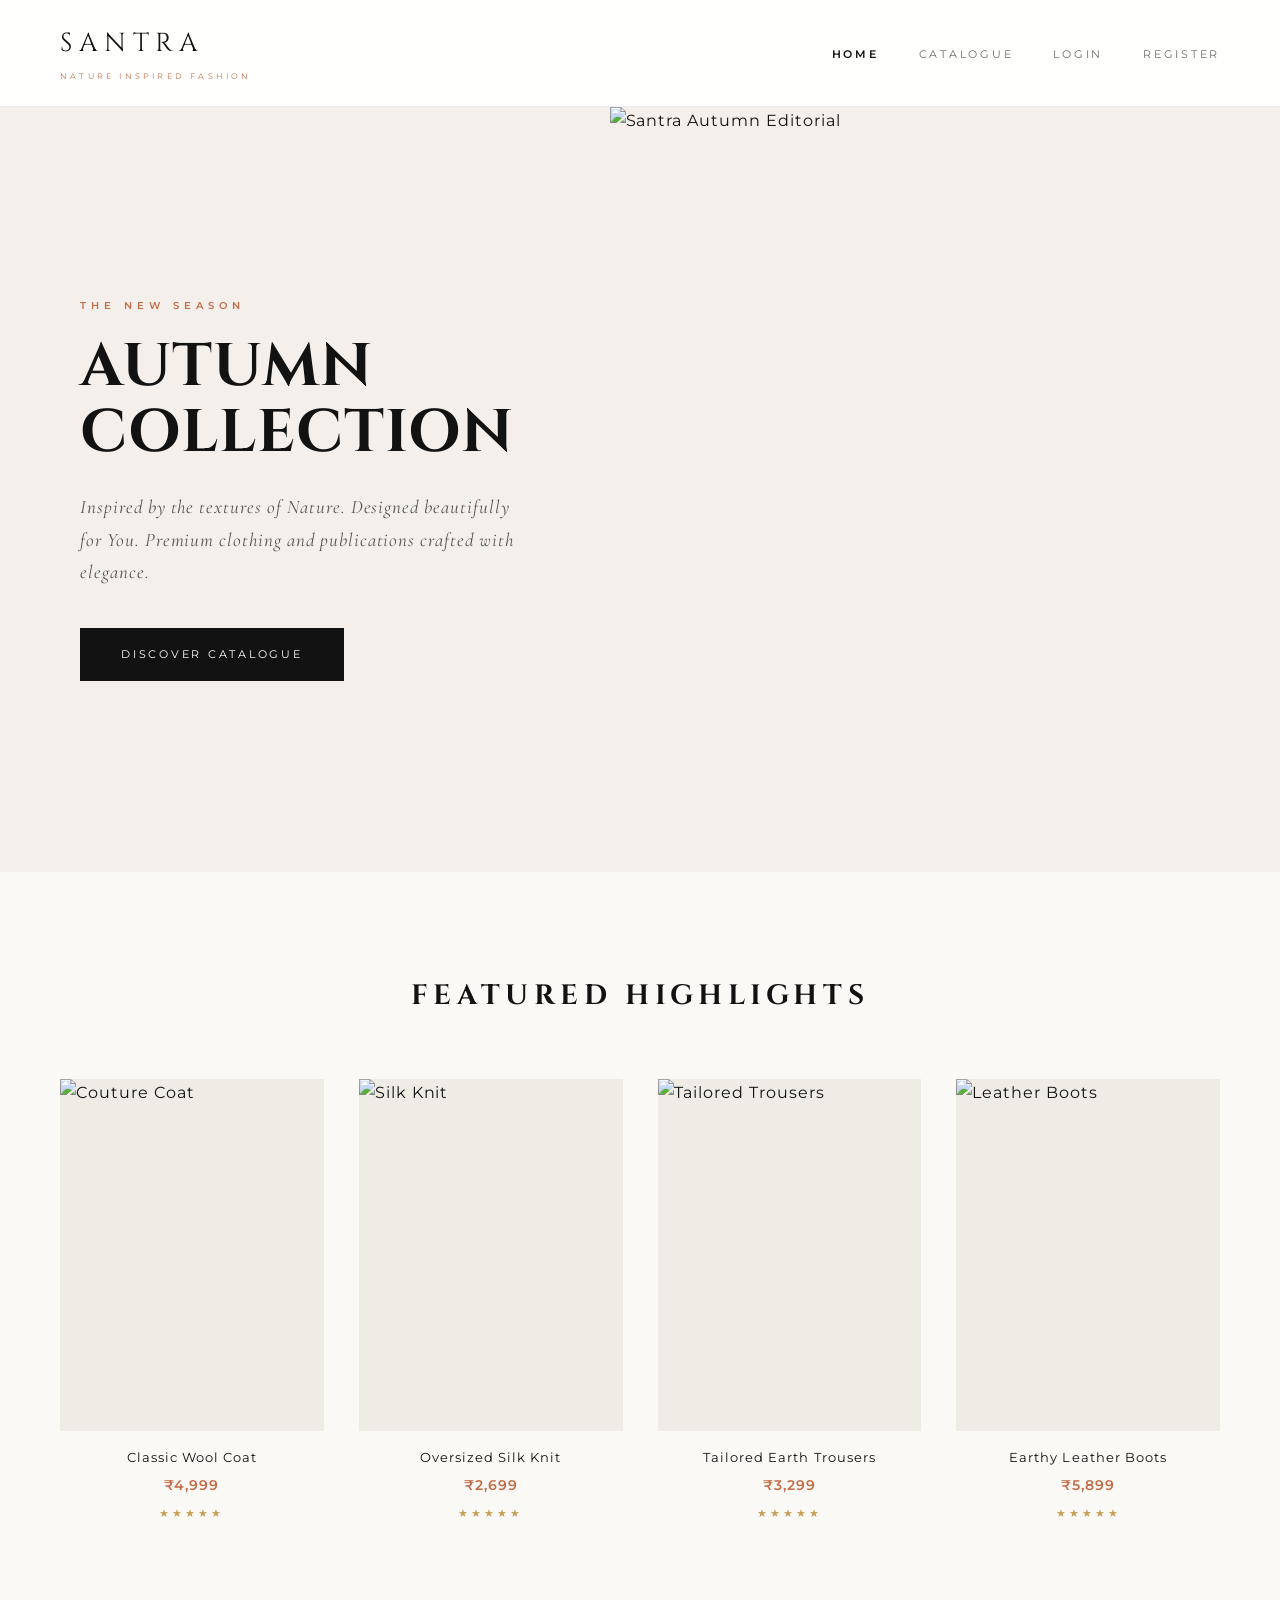
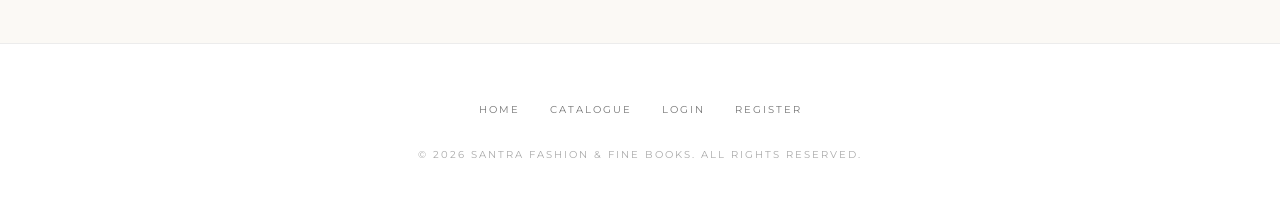
==== index.html @ 7dd85638 "Fix file names and finish project setup" ====
<!DOCTYPE html>
<html lang="en">
<head>
    <meta charset="UTF-8">
    <meta name="viewport" content="width=device-width, initial-scale=1.0">
    <title>SANTRA | Haute Couture & Nature</title>
    <link rel="stylesheet" href="home.css">
</head>
<body>

    <header class="site-header">
        <div class="brand-logo">
            <span class="brand-title">Santra</span>
            <span class="brand-subtitle">Nature Inspired Fashion</span>
        </div>
        <nav>
            <ul class="nav-links">
                <li><a href="index.html" class="active">Home</a></li>
                <li><a href="catalogue.html">Catalogue</a></li>
                <li><a href="login.html">Login</a></li>
                <li><a href="register.html">Register</a></li>
            </ul>
        </nav>
    </header>

    <main>
        <section class="hero-section">
            <div class="hero-content">
                <span class="hero-tagline">The New Season</span>
                <h1 class="hero-title">Autumn<br>Collection</h1>
                <p class="hero-description">Inspired by the textures of Nature. Designed beautifully for You. Premium clothing and publications crafted with elegance.</p>
                <a href="catalogue.html" class="btn-luxury">Discover Catalogue</a>
            </div>
            <div class="hero-image-wrapper">
                <img src="https://images.unsplash.com/photo-1490481651871-ab68de25d43d?auto=format&fit=crop&w=1000&q=80" alt="Santra Autumn Editorial">
            </div>
        </section>

        <section class="section-container">
            <h2 class="section-title">Featured Highlights</h2>
            <div class="products-grid">
                <div class="product-card">
                    <div class="product-image-wrapper">
                        <img src="https://images.unsplash.com/photo-1515886657613-9f3515b0c78f?auto=format&fit=crop&w=600&q=80" alt="Couture Coat">
                    </div>
                    <div class="product-info">
                        <h3 class="product-title">Classic Wool Coat</h3>
                        <div class="product-price">₹4,999</div>
                        <div class="product-rating">★★★★★</div>
                    </div>
                </div>
                <div class="product-card">
                    <div class="product-image-wrapper">
                        <img src="https://images.unsplash.com/photo-1539571696357-5a69c17a67c6?auto=format&fit=crop&w=600&q=80" alt="Silk Knit">
                    </div>
                    <div class="product-info">
                        <h3 class="product-title">Oversized Silk Knit</h3>
                        <div class="product-price">₹2,699</div>
                        <div class="product-rating">★★★★★</div>
                    </div>
                </div>
                <div class="product-card">
                    <div class="product-image-wrapper">
                        <img src="https://images.unsplash.com/photo-1509631179647-0177331693ae?auto=format&fit=crop&w=600&q=80" alt="Tailored Trousers">
                    </div>
                    <div class="product-info">
                        <h3 class="product-title">Tailored Earth Trousers</h3>
                        <div class="product-price">₹3,299</div>
                        <div class="product-rating">★★★★★</div>
                    </div>
                </div>
                <div class="product-card">
                    <div class="product-image-wrapper">
                        <img src="https://images.unsplash.com/photo-1543163521-1bf539c55dd2?auto=format&fit=crop&w=600&q=80" alt="Leather Boots">
                    </div>
                    <div class="product-info">
                        <h3 class="product-title">Earthy Leather Boots</h3>
                        <div class="product-price">₹5,899</div>
                        <div class="product-rating">★★★★★</div>
                    </div>
                </div>
            </div>
        </section>
    </main>

    <footer class="site-footer">
        <ul class="footer-nav">
            <li><a href="index.html">Home</a></li>
            <li><a href="catalogue.html">Catalogue</a></li>
            <li><a href="login.html">Login</a></li>
            <li><a href="register.html">Register</a></li>
        </ul>
        <p class="copyright">© 2026 Santra Fashion & Fine Books. All Rights Reserved.</p>
    </footer>

</body>
</html>
---- home.css ----
@import url('https://fonts.googleapis.com/css2?family=Cinzel:wght@400;500;600&family=Cormorant+Garamond:ital,wght@1,400&family=Montserrat:wght@300;400;500;600&display=swap');

* { margin: 0; padding: 0; box-sizing: border-box; }

body {
    font-family: 'Montserrat', sans-serif;
    background-color: #FBF9F5;
    color: #121212;
    line-height: 1.7;
    letter-spacing: 0.06em;
}

/* HEADER */
.site-header {
    background-color: rgba(255, 255, 255, 0.9);
    backdrop-filter: blur(10px);
    border-bottom: 1px solid rgba(18, 18, 18, 0.08);
    position: sticky;
    top: 0;
    z-index: 1000;
    padding: 22px 60px;
    display: flex;
    justify-content: space-between;
    align-items: center;
}

.brand-title {
    font-family: 'Cinzel', serif;
    font-size: 26px;
    letter-spacing: 0.25em;
    text-transform: uppercase;
}

.brand-subtitle {
    font-size: 8px;
    text-transform: uppercase;
    letter-spacing: 0.4em;
    color: #C26E4B;
    margin-top: 4px;
    display: block;
}

.nav-links { display: flex; list-style: none; gap: 40px; }
.nav-links a {
    font-size: 11px;
    text-transform: uppercase;
    letter-spacing: 0.25em;
    color: #6E6E6E;
    text-decoration: none;
    transition: all 0.3s ease;
}
.nav-links a:hover, .nav-links a.active { color: #121212; font-weight: 600; }

/* HERO */
.hero-section {
    display: grid;
    grid-template-columns: 1fr 1.1fr;
    min-height: 85vh;
    background-color: #F4EFEA;
    align-items: center;
}

.hero-content { padding: 100px 80px; }
.hero-tagline {
    font-size: 10px;
    text-transform: uppercase;
    letter-spacing: 0.5em;
    color: #C26E4B;
    margin-bottom: 20px;
    display: block;
    font-weight: 600;
}

.hero-title {
    font-family: 'Cinzel', serif;
    font-size: 60px;
    line-height: 1.1;
    margin-bottom: 25px;
    text-transform: uppercase;
}

.hero-description {
    font-family: 'Cormorant Garamond', serif;
    font-style: italic;
    font-size: 19px;
    color: #555;
    margin-bottom: 40px;
}

.btn-luxury {
    display: inline-block;
    padding: 16px 40px;
    border: 1px solid #121212;
    background: #121212;
    color: #FFF;
    font-size: 11px;
    text-transform: uppercase;
    letter-spacing: 0.25em;
    text-decoration: none;
    transition: all 0.4s ease;
}
.btn-luxury:hover { background: transparent; color: #121212; }

.hero-image-wrapper { height: 100%; overflow: hidden; }
.hero-image-wrapper img { width: 100%; height: 100%; object-fit: cover; transition: transform 0.8s ease; }
.hero-image-wrapper:hover img { transform: scale(1.03); }

/* GRID */
.section-container { padding: 100px 60px 60px; max-width: 1400px; margin: 0 auto; }
.section-title {
    font-family: 'Cinzel', serif;
    text-align: center;
    font-size: 28px;
    letter-spacing: 0.2em;
    margin-bottom: 60px;
    text-transform: uppercase;
}

.products-grid { display: grid; grid-template-columns: repeat(4, 1fr); gap: 35px; }
.product-image-wrapper { overflow: hidden; background: #EFECE6; aspect-ratio: 3/4; margin-bottom: 15px; }
.product-image-wrapper img { width: 100%; height: 100%; object-fit: cover; transition: transform 0.6s ease; }
.product-card:hover img { transform: scale(1.05); }

.product-info { text-align: center; }
.product-title { font-size: 13px; font-weight: 400; margin-bottom: 6px; letter-spacing: 0.08em; }
.product-price { font-size: 14px; font-weight: 600; color: #C26E4B; margin-bottom: 6px; }
.product-rating { color: #C5A059; font-size: 11px; letter-spacing: 3px; }

/* FOOTER */
.site-footer { background: #FFF; border-top: 1px solid rgba(18,18,18,0.08); padding: 50px 40px; text-align: center; margin-top: 60px; }
.footer-nav { display: flex; justify-content: center; gap: 30px; list-style: none; margin-bottom: 25px; }
.footer-nav a { font-size: 10px; text-transform: uppercase; letter-spacing: 0.2em; color: #777; text-decoration: none; }
.copyright { font-size: 10px; text-transform: uppercase; letter-spacing: 0.2em; color: #AAA; }

@media (max-width: 992px) {
    .hero-section { grid-template-columns: 1fr; }
    .products-grid { grid-template-columns: repeat(2, 1fr); }
}
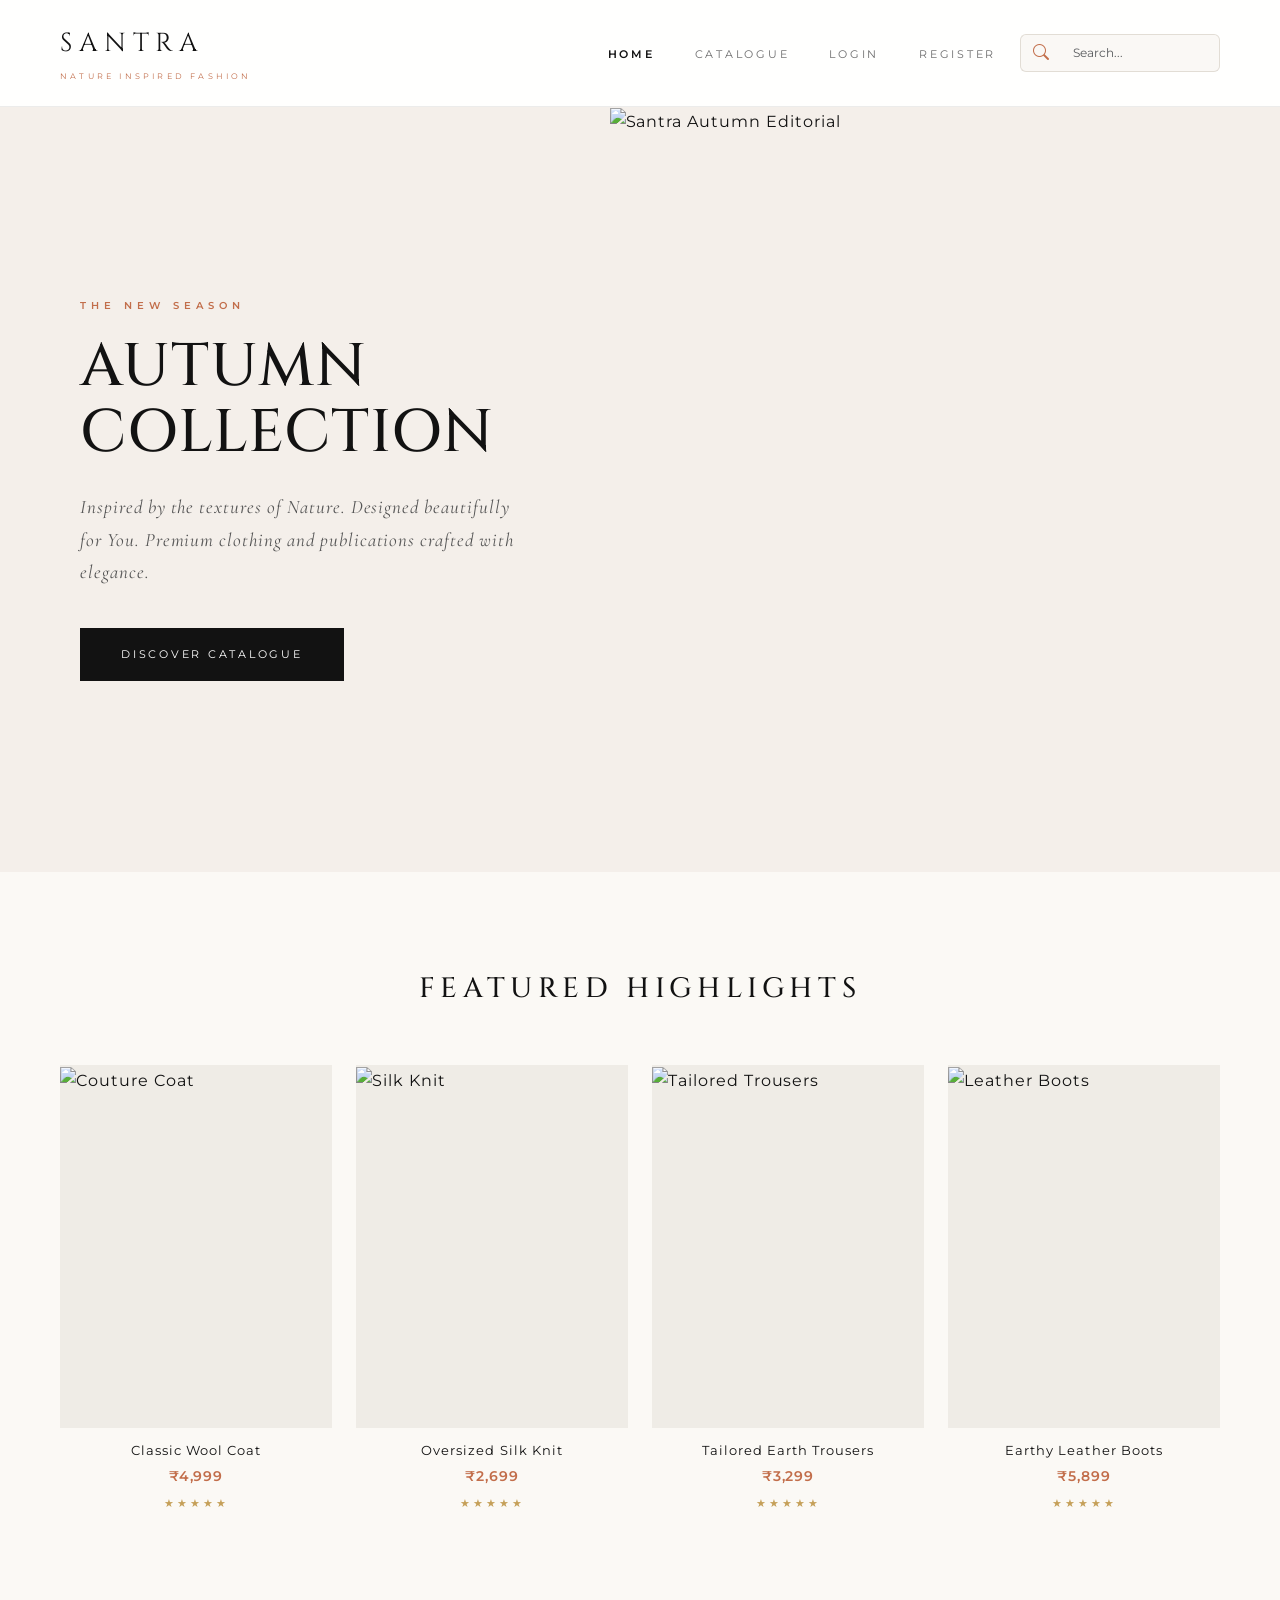
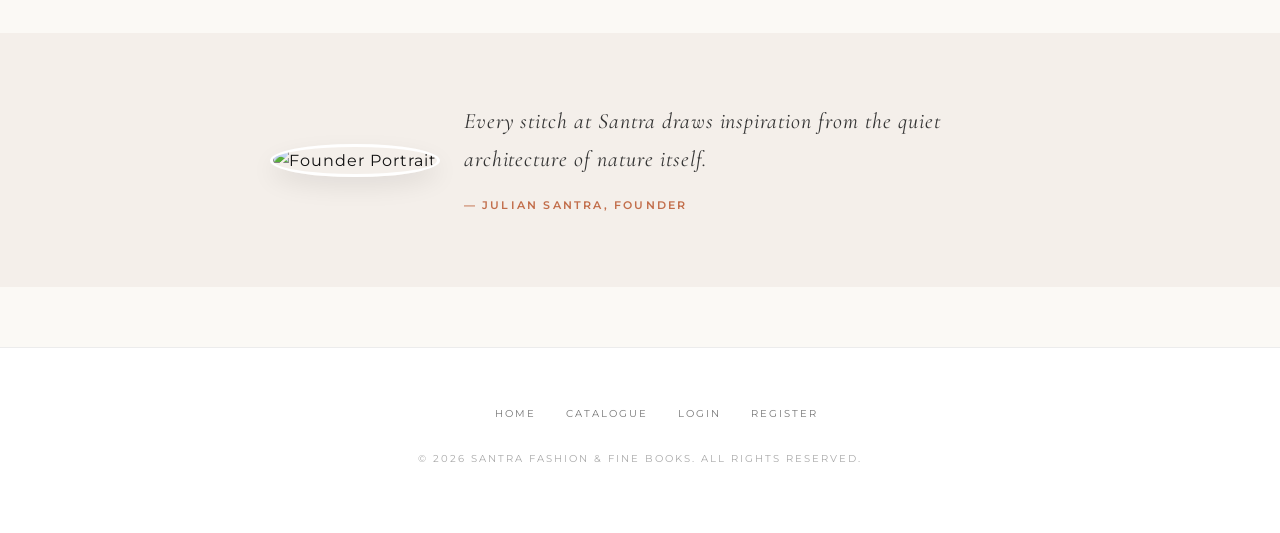
==== commit 35b89868: "Update index.html" ====
--- a/index.html
+++ b/index.html
@@ -4,22 +4,35 @@
     <meta charset="UTF-8">
     <meta name="viewport" content="width=device-width, initial-scale=1.0">
     <title>SANTRA | Haute Couture & Nature</title>
+    <link rel="stylesheet" href="https://cdn.jsdelivr.net/npm/bootstrap@5.3.3/dist/css/bootstrap.min.css">
+    <link rel="stylesheet" href="https://cdn.jsdelivr.net/npm/bootstrap-icons@1.11.3/font/bootstrap-icons.css">
     <link rel="stylesheet" href="home.css">
 </head>
 <body>
 
     <header class="site-header">
-        <div class="brand-logo">
-            <span class="brand-title">Santra</span>
-            <span class="brand-subtitle">Nature Inspired Fashion</span>
-        </div>
-        <nav>
-            <ul class="nav-links">
-                <li><a href="index.html" class="active">Home</a></li>
-                <li><a href="catalogue.html">Catalogue</a></li>
-                <li><a href="login.html">Login</a></li>
-                <li><a href="register.html">Register</a></li>
+        <nav class="navbar navbar-expand-lg navbar-light p-0 w-100">
+            <div class="container-fluid px-0">
+                <div class="brand-logo">
+                    <span class="brand-title">Santra</span>
+                    <span class="brand-subtitle">Nature Inspired Fashion</span>
+                </div>
+                <button class="navbar-toggler" type="button" data-bs-toggle="collapse" data-bs-target="#santraNav" aria-controls="santraNav" aria-expanded="false" aria-label="Toggle navigation">
+                    <span class="navbar-toggler-icon"></span>
+                </button>
+                <div class="collapse navbar-collapse flex-grow-0" id="santraNav">
+                    <ul class="nav-links navbar-nav mb-2 mb-lg-0 me-lg-4">
+                <li class="nav-item"><a href="index.html" class="active">Home</a></li>
+                <li class="nav-item"><a href="catalogue.html">Catalogue</a></li>
+                <li class="nav-item"><a href="login.html">Login</a></li>
+                <li class="nav-item"><a href="register.html">Register</a></li>
             </ul>
+                    <div class="input-group site-search">
+                        <span class="input-group-text"><i class="bi bi-search"></i></span>
+                        <input type="search" class="form-control" placeholder="Search...">
+                    </div>
+                </div>
+            </div>
         </nav>
     </header>
 
@@ -36,10 +49,10 @@
             </div>
         </section>
 
-        <section class="section-container">
+        <section class="section-container container">
             <h2 class="section-title">Featured Highlights</h2>
-            <div class="products-grid">
-                <div class="product-card">
+            <div class="row g-4 products-grid">
+                <div class="col-6 col-lg-3 product-card">
                     <div class="product-image-wrapper">
                         <img src="https://images.unsplash.com/photo-1515886657613-9f3515b0c78f?auto=format&fit=crop&w=600&q=80" alt="Couture Coat">
                     </div>
@@ -49,7 +62,7 @@
                         <div class="product-rating">★★★★★</div>
                     </div>
                 </div>
-                <div class="product-card">
+                <div class="col-6 col-lg-3 product-card">
                     <div class="product-image-wrapper">
                         <img src="https://images.unsplash.com/photo-1539571696357-5a69c17a67c6?auto=format&fit=crop&w=600&q=80" alt="Silk Knit">
                     </div>
@@ -59,7 +72,7 @@
                         <div class="product-rating">★★★★★</div>
                     </div>
                 </div>
-                <div class="product-card">
+                <div class="col-6 col-lg-3 product-card">
                     <div class="product-image-wrapper">
                         <img src="https://images.unsplash.com/photo-1509631179647-0177331693ae?auto=format&fit=crop&w=600&q=80" alt="Tailored Trousers">
                     </div>
@@ -69,7 +82,7 @@
                         <div class="product-rating">★★★★★</div>
                     </div>
                 </div>
-                <div class="product-card">
+                <div class="col-6 col-lg-3 product-card">
                     <div class="product-image-wrapper">
                         <img src="https://images.unsplash.com/photo-1543163521-1bf539c55dd2?auto=format&fit=crop&w=600&q=80" alt="Leather Boots">
                     </div>
@@ -77,6 +90,20 @@
                         <h3 class="product-title">Earthy Leather Boots</h3>
                         <div class="product-price">₹5,899</div>
                         <div class="product-rating">★★★★★</div>
+                    </div>
+                </div>
+            </div>
+        </section>
+
+        <section class="founder-section">
+            <div class="container">
+                <div class="row align-items-center justify-content-center g-4">
+                    <div class="col-auto text-center">
+                        <img src="https://images.unsplash.com/photo-1544005313-94ddf0286df2?auto=format&fit=crop&w=300&q=80" alt="Founder Portrait" class="rounded-circle founder-avatar">
+                    </div>
+                    <div class="col-md-6">
+                        <p class="founder-quote">Every stitch at Santra draws inspiration from the quiet architecture of nature itself.</p>
+                        <span class="founder-name">— Julian Santra, Founder</span>
                     </div>
                 </div>
             </div>
@@ -93,5 +120,6 @@
         <p class="copyright">© 2026 Santra Fashion & Fine Books. All Rights Reserved.</p>
     </footer>
 
+    <script src="https://cdn.jsdelivr.net/npm/bootstrap@5.3.3/dist/js/bootstrap.bundle.min.js"></script>
 </body>
-</html>+</html>
--- a/home.css
+++ b/home.css
@@ -116,7 +116,6 @@
     text-transform: uppercase;
 }
 
-.products-grid { display: grid; grid-template-columns: repeat(4, 1fr); gap: 35px; }
 .product-image-wrapper { overflow: hidden; background: #EFECE6; aspect-ratio: 3/4; margin-bottom: 15px; }
 .product-image-wrapper img { width: 100%; height: 100%; object-fit: cover; transition: transform 0.6s ease; }
 .product-card:hover img { transform: scale(1.05); }
@@ -132,7 +131,60 @@
 .footer-nav a { font-size: 10px; text-transform: uppercase; letter-spacing: 0.2em; color: #777; text-decoration: none; }
 .copyright { font-size: 10px; text-transform: uppercase; letter-spacing: 0.2em; color: #AAA; }
 
+/* FOUNDER SECTION */
+.founder-section { background: #F4EFEA; padding: 70px 60px; margin-top: 60px; }
+.founder-avatar {
+    width: 140px;
+    height: 140px;
+    object-fit: cover;
+    border: 3px solid #FFF;
+    box-shadow: 0 10px 25px rgba(0,0,0,0.08);
+}
+.founder-quote {
+    font-family: 'Cormorant Garamond', serif;
+    font-style: italic;
+    font-size: 22px;
+    color: #333;
+    margin-bottom: 12px;
+}
+.founder-name {
+    font-size: 11px;
+    text-transform: uppercase;
+    letter-spacing: 0.2em;
+    color: #C26E4B;
+    font-weight: 600;
+}
+
 @media (max-width: 992px) {
     .hero-section { grid-template-columns: 1fr; }
-    .products-grid { grid-template-columns: repeat(2, 1fr); }
-}+}
+@media (max-width: 768px) {
+    .founder-section { padding: 50px 30px; text-align: center; }
+}
+/* BOOTSTRAP NAVBAR + SEARCH OVERRIDES */
+.navbar-toggler { border-color: rgba(18,18,18,0.15); padding: 6px 10px; }
+.navbar-toggler:focus { box-shadow: 0 0 0 2px rgba(194,110,75,0.25); }
+.navbar-toggler-icon { width: 1.1em; height: 1.1em; }
+.site-search { max-width: 200px; }
+.site-search .input-group-text {
+    background: #FAF8F5;
+    border: 1px solid #E2DDD5;
+    border-right: none;
+    color: #C26E4B;
+}
+.site-search .form-control {
+    border: 1px solid #E2DDD5;
+    border-left: none;
+    background: #FAF8F5;
+    font-size: 12px;
+}
+.site-search .form-control:focus {
+    box-shadow: none;
+    border-color: #E2DDD5;
+    background: #FFF;
+}
+@media (max-width: 991px) {
+    .navbar-collapse { margin-top: 20px; }
+    .nav-links { gap: 16px; margin-bottom: 16px; }
+    .site-search { max-width: 100%; }
+}
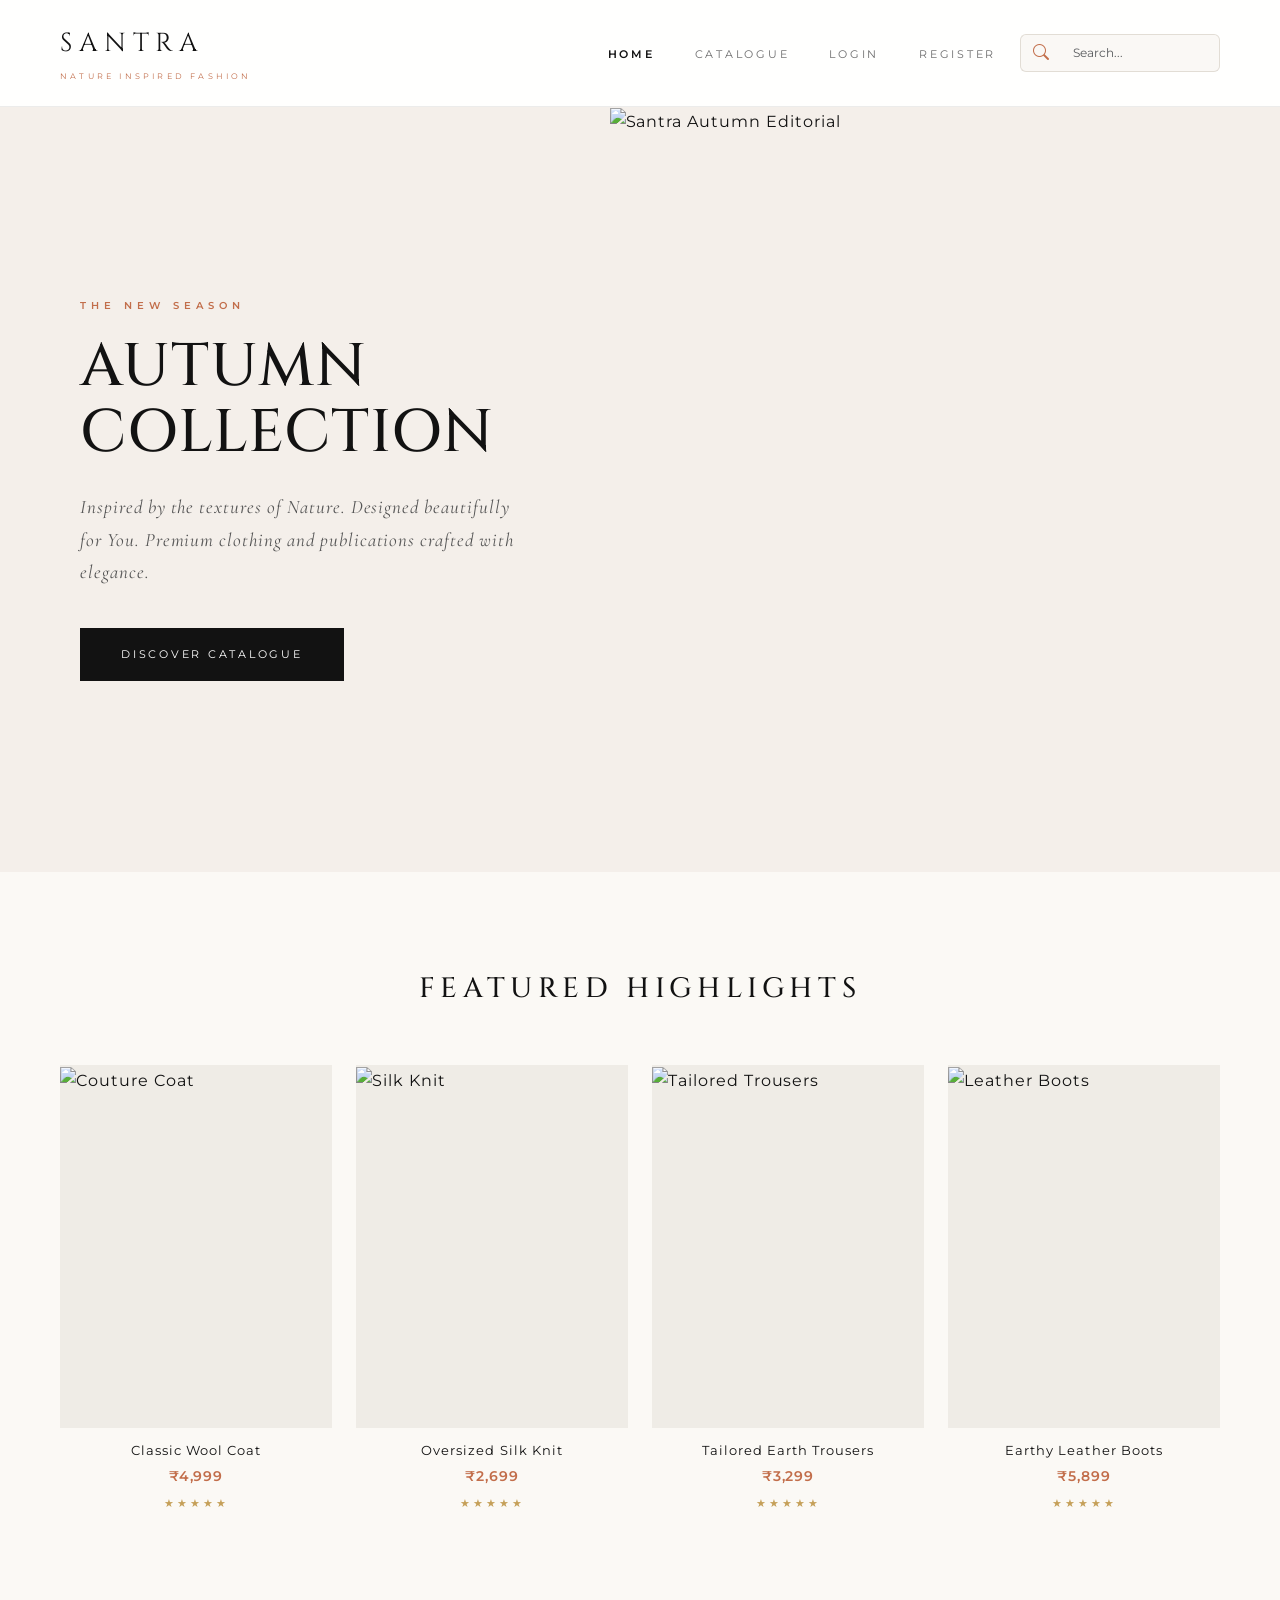
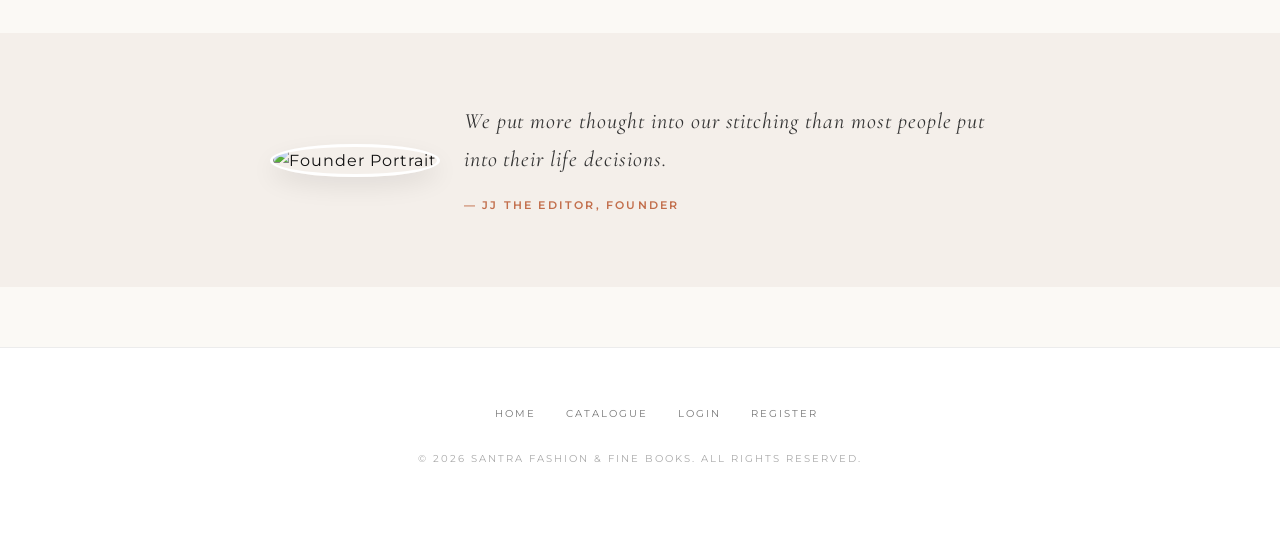
==== commit dc532c1c: "Update index.html" ====
--- a/index.html
+++ b/index.html
@@ -99,11 +99,11 @@
             <div class="container">
                 <div class="row align-items-center justify-content-center g-4">
                     <div class="col-auto text-center">
-                        <img src="https://images.unsplash.com/photo-1544005313-94ddf0286df2?auto=format&fit=crop&w=300&q=80" alt="Founder Portrait" class="rounded-circle founder-avatar">
+                        <img src="images/founder.jpeg" alt="Founder Portrait" class="rounded-circle founder-avatar">
                     </div>
                     <div class="col-md-6">
-                        <p class="founder-quote">Every stitch at Santra draws inspiration from the quiet architecture of nature itself.</p>
-                        <span class="founder-name">— Julian Santra, Founder</span>
+                        <p class="founder-quote">We put more thought into our stitching than most people put into their life decisions.</p>
+                        <span class="founder-name">— JJ The Editor, Founder</span>
                     </div>
                 </div>
             </div>
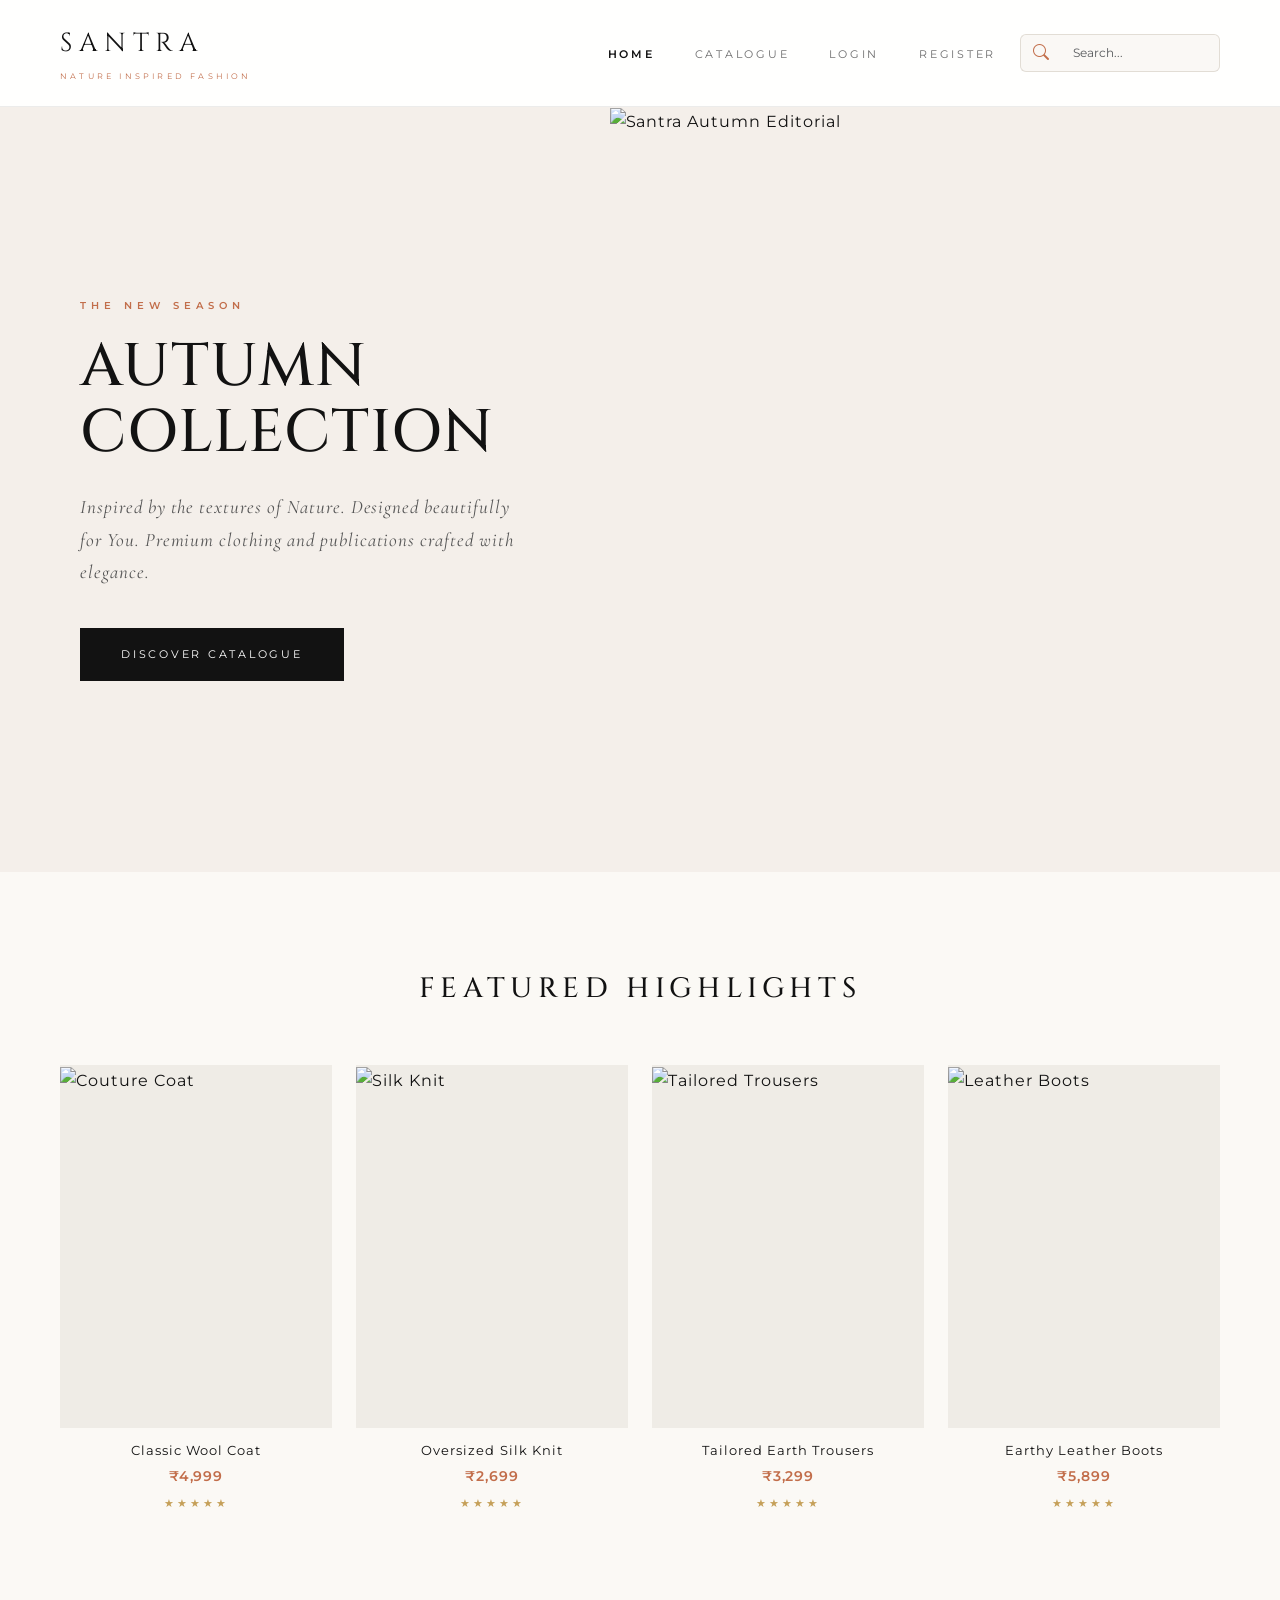
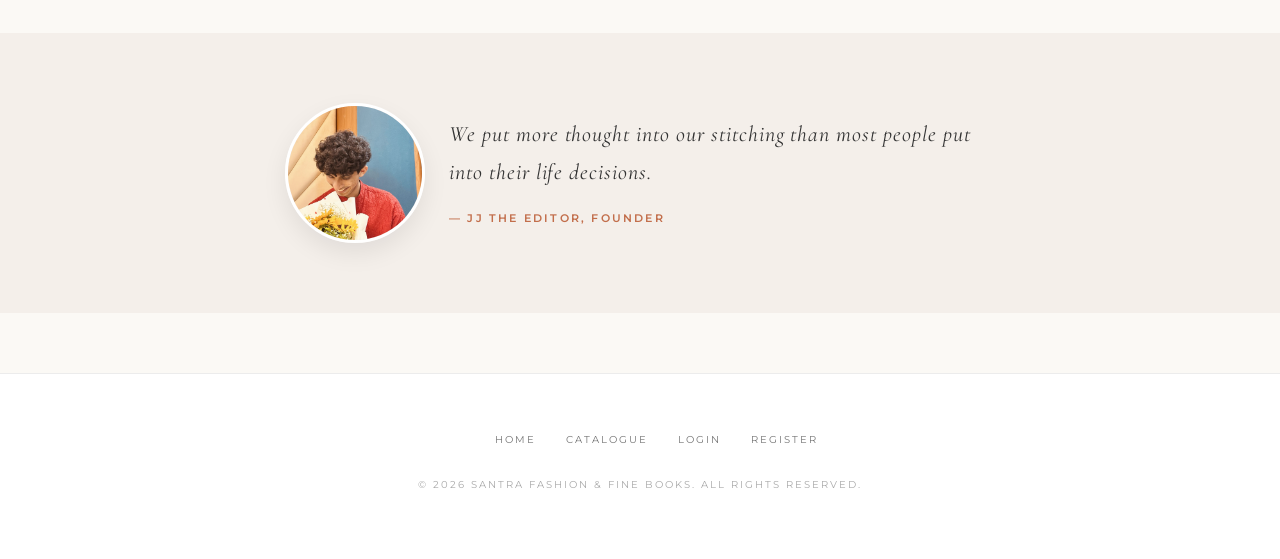
==== commit cfc25ad8: "Update fmt.Println message from 'Hello' to 'Goodbye'" ====
--- a/index.html
+++ b/index.html
@@ -99,7 +99,7 @@
             <div class="container">
                 <div class="row align-items-center justify-content-center g-4">
                     <div class="col-auto text-center">
-                        <img src="images/founder.jpeg" alt="Founder Portrait" class="rounded-circle founder-avatar">
+                        <img src="[data-uri]